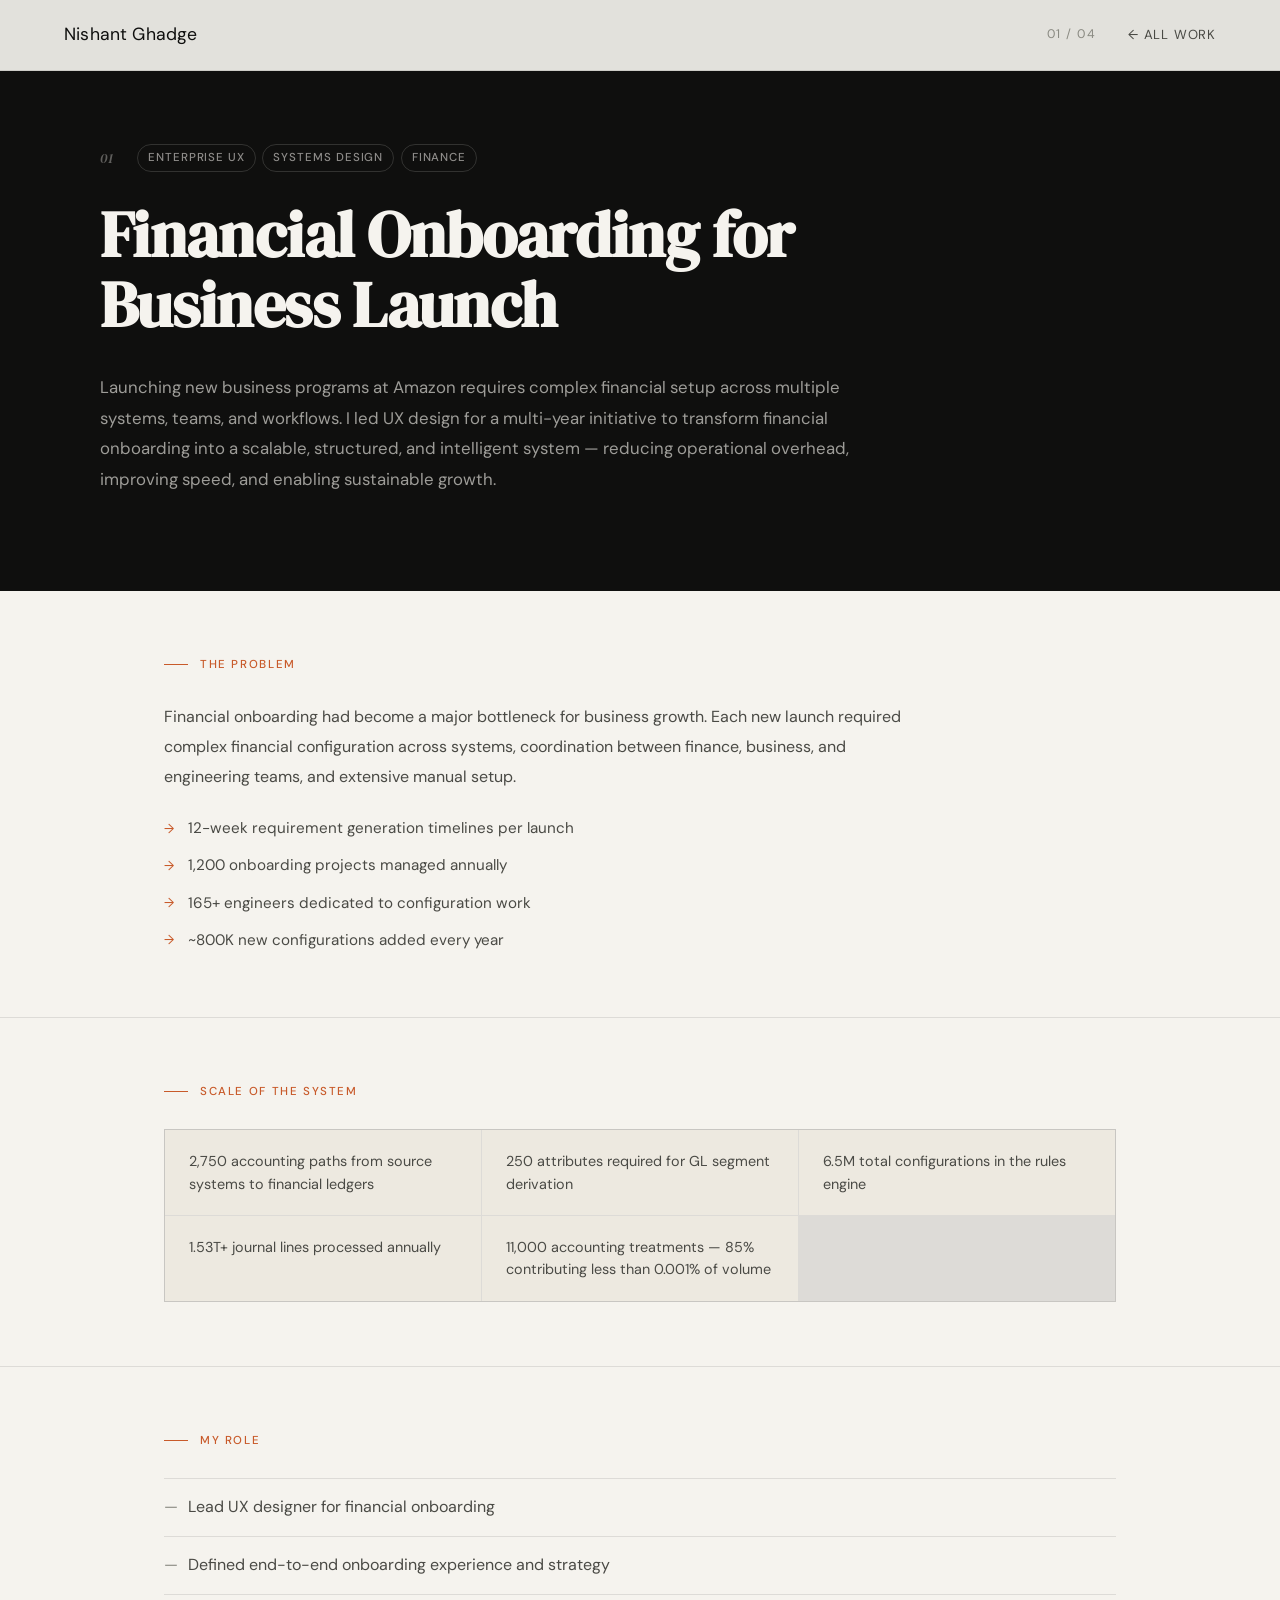
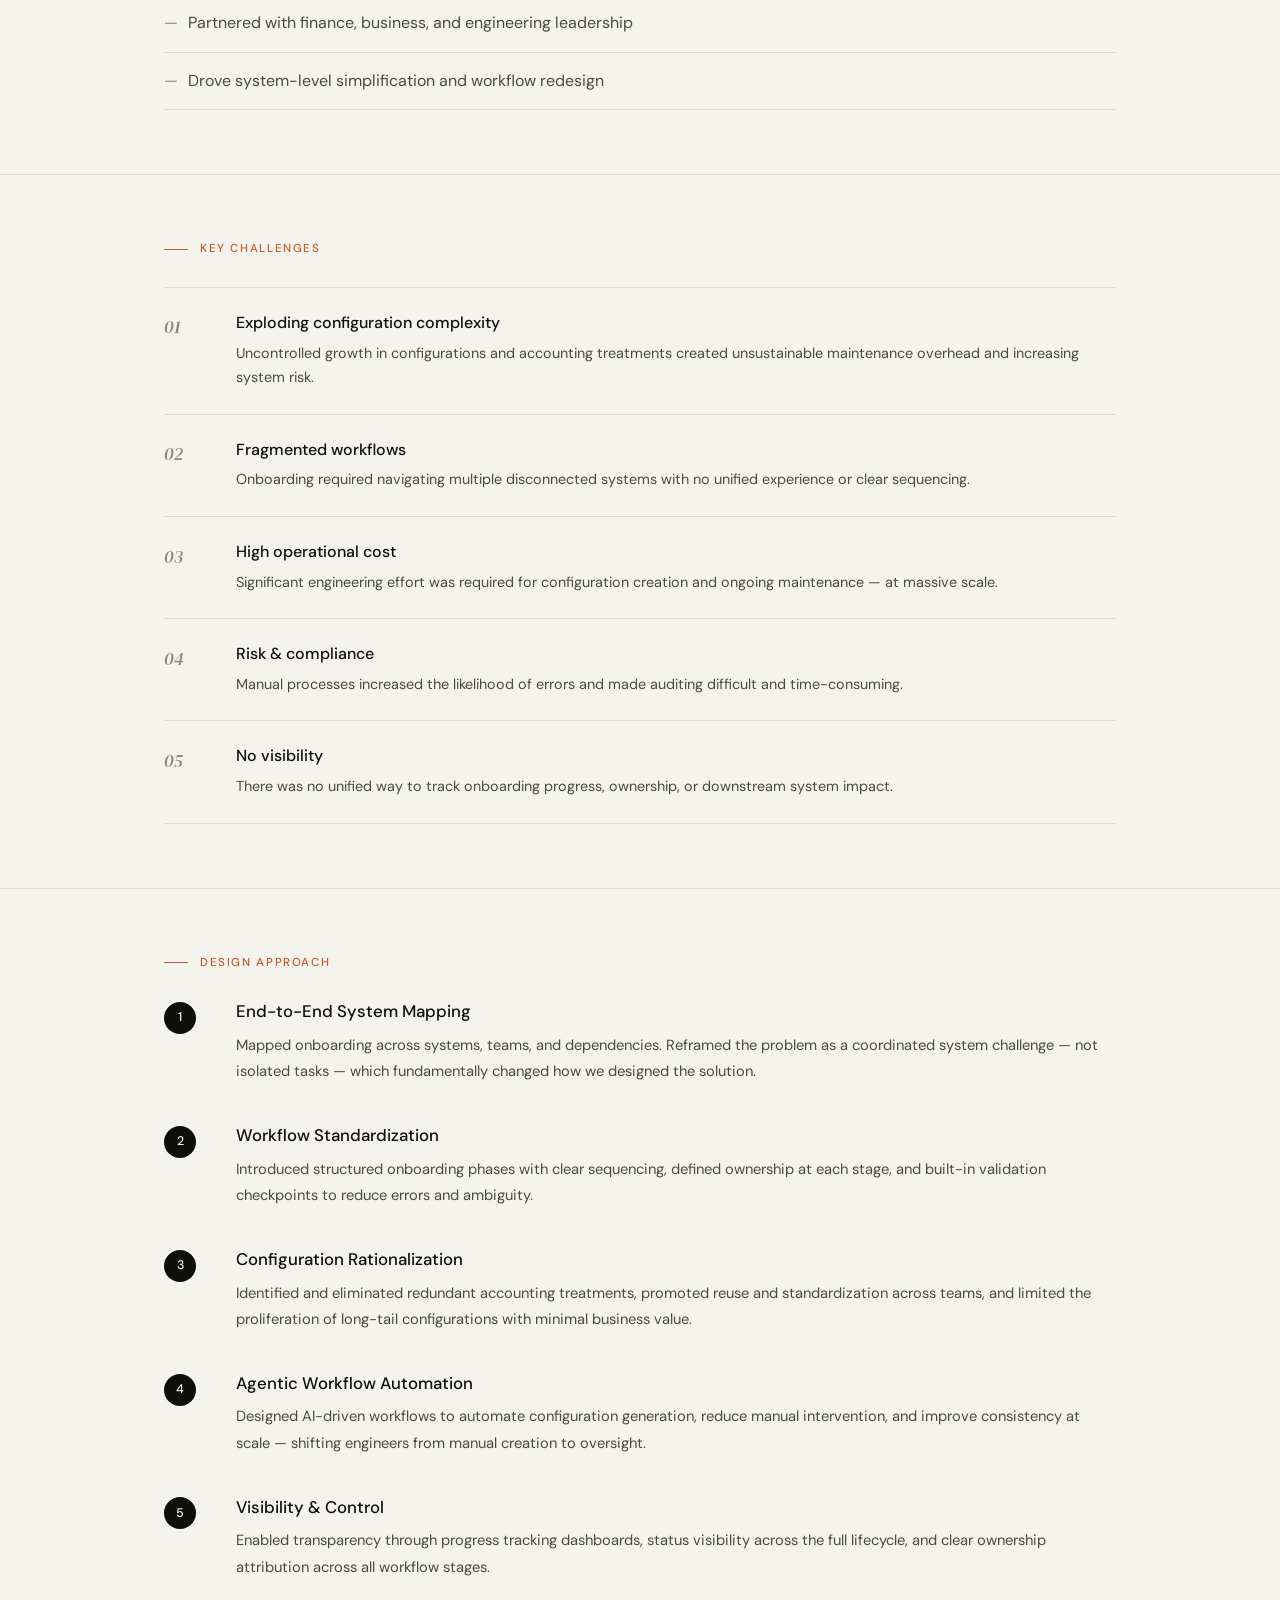
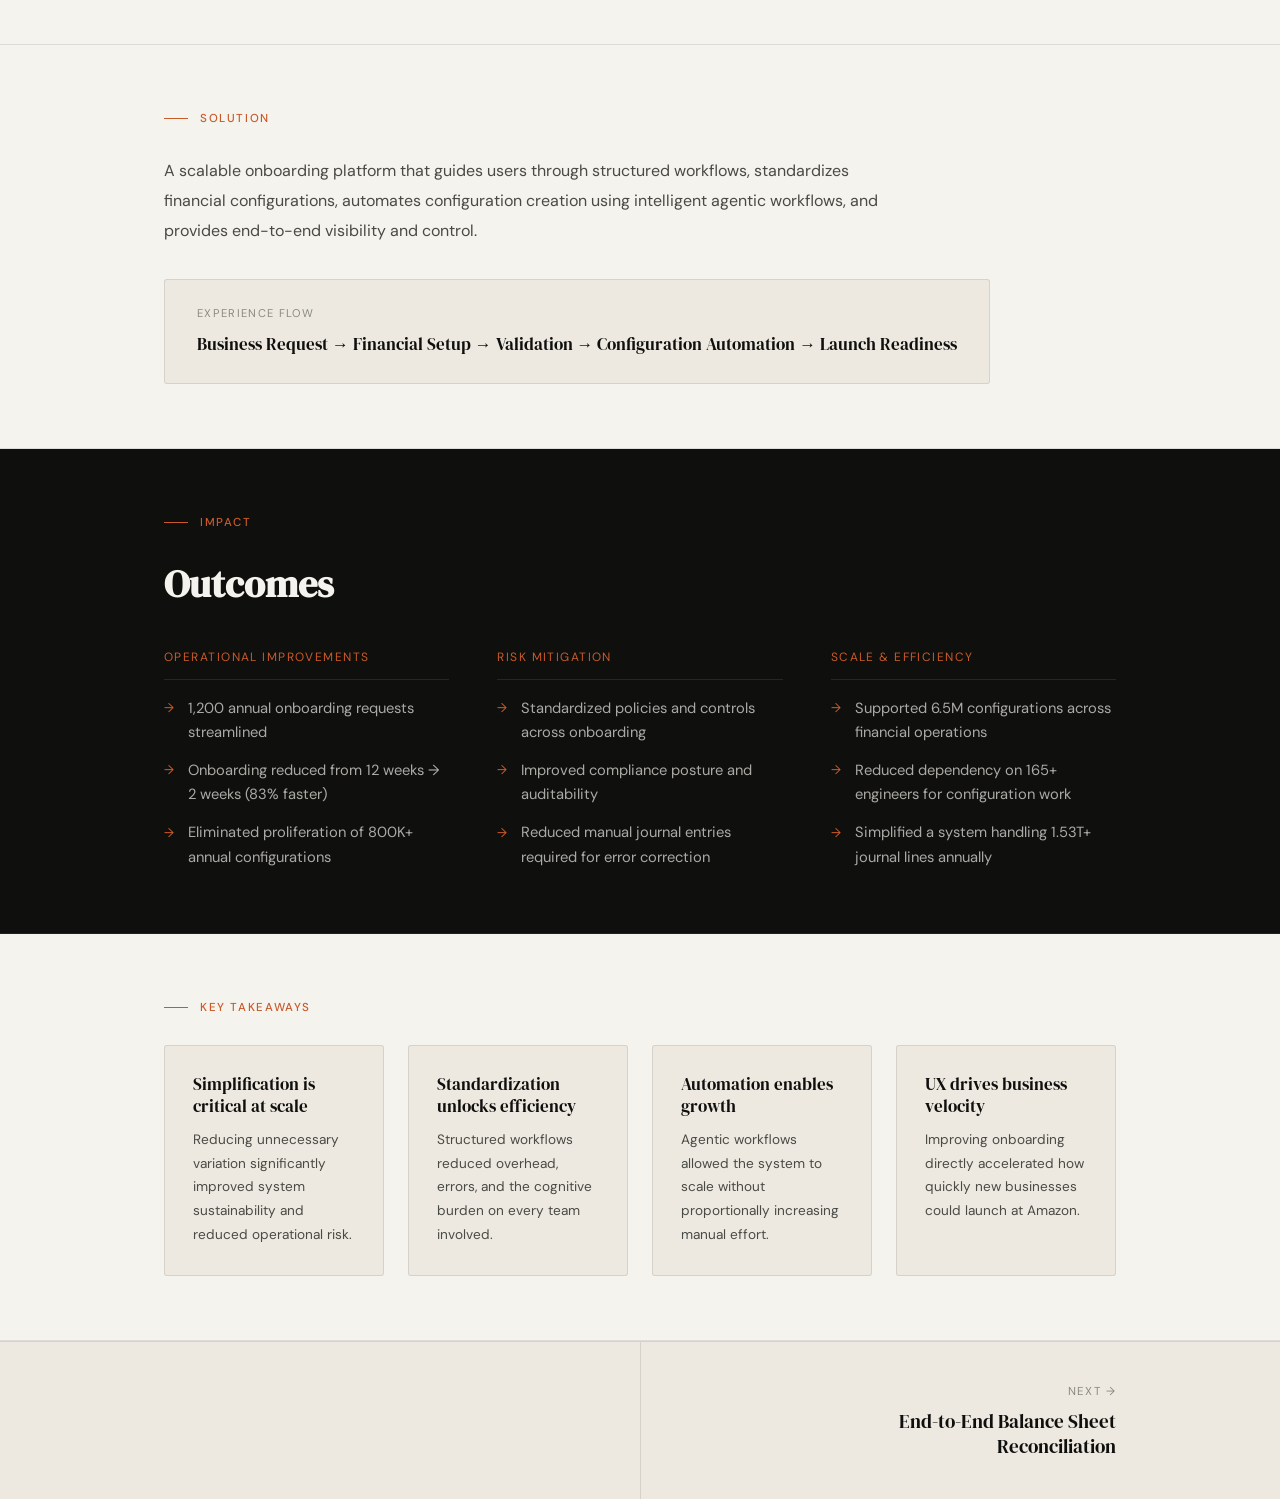
==== case-study.html @ e7a8f24a "Add 4 case study detail pages with full content, nav, and prev/next cycling" ====
<!DOCTYPE html>
<html lang="en">
<head>
<meta charset="UTF-8" />
<meta name="viewport" content="width=device-width, initial-scale=1.0" />
<meta name="author" content="Nishant Ghadge" />
<title>Case Study — Nishant Ghadge</title>
<link rel="preconnect" href="https://fonts.googleapis.com" />
<link rel="preconnect" href="https://fonts.gstatic.com" crossorigin />
<link href="https://fonts.googleapis.com/css2?family=DM+Serif+Display:ital@0;1&family=DM+Sans:ital,opsz,wght@0,9..40,300;0,9..40,400;0,9..40,500;1,9..40,300&display=swap" rel="stylesheet" />
<link rel="stylesheet" href="main.css" />
<link rel="stylesheet" href="case-study.css" />
</head>
<body class="cs-page">

<!-- NAV -->
<nav id="cs-nav">
  <a href="index.html" class="nav-logo">Nishant Ghadge</a>
  <div class="cs-nav-right">
    <span class="cs-nav-counter" id="cs-counter"></span>
    <a href="index.html#work" class="cs-nav-back">← All Work</a>
  </div>
</nav>

<!-- HERO -->
<header id="cs-hero">
  <div class="cs-hero-inner">
    <div class="cs-hero-meta">
      <span class="cs-num-label" id="cs-num-label"></span>
      <div class="cs-tags-row" id="cs-tags-row"></div>
    </div>
    <h1 class="cs-main-title" id="cs-main-title"></h1>
    <p class="cs-overview-text" id="cs-overview-text"></p>
  </div>
</header>

<!-- CONTENT -->
<main id="cs-content"></main>

<!-- PAGINATION -->
<nav class="cs-pagination" id="cs-pagination"></nav>

<script src="content.js"></script>
<script src="case-study.js"></script>
</body>
</html>
---- main.css ----
*, *::before, *::after { box-sizing: border-box; margin: 0; padding: 0; }

:root {
  --ink: #0f0f0e;
  --ink-mid: #4a4a45;
  --ink-soft: #8a8a82;
  --paper: #f5f3ee;
  --paper-warm: #ede9e0;
  --accent: #c85a2a;
  --border: rgba(15,15,14,0.1);
  --serif: 'DM Serif Display', Georgia, serif;
  --sans: 'DM Sans', system-ui, sans-serif;
  --max: 1080px;
  --pad: clamp(1.5rem, 5vw, 4rem);
}

html { scroll-behavior: smooth; }

body {
  font-family: var(--sans);
  background: var(--paper);
  color: var(--ink);
  font-size: 16px;
  line-height: 1.7;
  -webkit-font-smoothing: antialiased;
}

/* ── NAV ── */
#nav {
  position: fixed; top: 0; left: 0; right: 0; z-index: 100;
  display: flex; align-items: center; justify-content: space-between;
  padding: 1.25rem var(--pad);
  background: rgba(245,243,238,0.88);
  backdrop-filter: blur(12px);
  -webkit-backdrop-filter: blur(12px);
  border-bottom: 1px solid var(--border);
  transition: padding 0.3s;
}

#nav.scrolled { padding: 0.85rem var(--pad); }

.nav-logo {
  font-family: var(--sans); font-size: 1.1rem;
  color: var(--ink); text-decoration: none; letter-spacing: 0.01em;
}

.nav-links { display: flex; gap: 2rem; list-style: none; }

.nav-links a {
  font-size: 0.82rem; font-weight: 400;
  letter-spacing: 0.08em; text-transform: uppercase;
  color: var(--ink-mid); text-decoration: none;
  transition: color 0.2s;
}

.nav-links a:hover,
.nav-links a.active { color: var(--accent); }

.nav-mobile-toggle {
  display: none; flex-direction: column; gap: 5px;
  background: none; border: none; cursor: pointer; padding: 4px;
}

.nav-mobile-toggle span {
  display: block; width: 22px; height: 1.5px;
  background: var(--ink); transition: all 0.3s;
}

/* MOBILE MENU */
.mobile-menu {
  display: none; position: fixed; inset: 0; z-index: 90;
  background: var(--paper); padding: 6rem var(--pad) 2rem;
  flex-direction: column;
}

.mobile-menu.open { display: flex; }

.mobile-menu ul { list-style: none; display: flex; flex-direction: column; gap: 0; }

.mobile-link {
  display: block; padding: 1.25rem 0;
  font-family: var(--serif); font-size: 2rem;
  color: var(--ink); text-decoration: none;
  border-bottom: 1px solid var(--border);
  transition: color 0.2s;
}

.mobile-link:hover { color: var(--accent); }

/* ── HERO ── */
#hero {
  padding: 9rem var(--pad) 6rem;
  max-width: var(--max); margin: 0 auto;
  display: grid; grid-template-columns: 1fr 1fr;
  gap: 4rem; align-items: end; min-height: 92vh;
}

.hero-label {
  font-size: 0.78rem; font-weight: 500;
  letter-spacing: 0.12em; text-transform: uppercase;
  color: var(--accent); margin-bottom: 1.5rem;
  display: flex; align-items: center; gap: 0.75rem;
}

.hero-label::before {
  content: ''; display: block; width: 28px; height: 1px; background: var(--accent);
}

.hero-headline {
  font-family: var(--serif);
  font-size: clamp(2.4rem, 4.5vw, 4rem);
  line-height: 1.12; letter-spacing: -0.01em;
  color: var(--ink); margin-bottom: 2rem;
}

.hero-headline em { font-style: italic; color: var(--accent); }

.hero-sub {
  font-size: 1rem; color: var(--ink-mid);
  line-height: 1.75; max-width: 38ch; margin-bottom: 2.5rem;
}

.hero-cta {
  display: inline-flex; align-items: center; gap: 0.75rem;
  font-size: 0.85rem; font-weight: 500;
  letter-spacing: 0.06em; text-transform: uppercase;
  color: var(--ink); text-decoration: none;
  border-bottom: 1.5px solid var(--ink); padding-bottom: 2px;
  transition: color 0.2s, border-color 0.2s;
}

.hero-cta:hover { color: var(--accent); border-color: var(--accent); }

.hero-right { display: flex; flex-direction: column; gap: 1rem; padding-bottom: 1rem; }

.hero-intro {
  font-size: 0.95rem; color: var(--ink-mid); line-height: 1.8;
  border-left: 2px solid var(--paper-warm); padding-left: 1.5rem; margin-bottom: 1rem;
}

.hero-stats {
  display: grid; grid-template-columns: 1fr 1fr; gap: 1px;
  background: var(--border); border: 1px solid var(--border); border-radius: 2px;
}

.hero-stat { background: var(--paper); padding: 1.25rem 1.5rem; }

.hero-stat-num {
  font-family: var(--serif); font-size: 2rem;
  line-height: 1; color: var(--ink); margin-bottom: 0.25rem;
}

.hero-stat-label { font-size: 0.78rem; color: var(--ink-soft); letter-spacing: 0.04em; }

/* ── DIVIDER ── */
.section-divider { width: 100%; height: 1px; background: var(--border); }

/* ── SHARED ── */
.container { max-width: var(--max); margin: 0 auto; padding: 0 var(--pad); }

.section-header {
  display: flex; align-items: baseline;
  justify-content: space-between; margin-bottom: 3rem;
  padding: 0 var(--pad); max-width: var(--max);
  margin-left: auto; margin-right: auto;
}

.section-label {
  font-size: 0.78rem; font-weight: 500;
  letter-spacing: 0.12em; text-transform: uppercase;
  color: var(--accent); display: flex; align-items: center; gap: 0.75rem;
}

.section-label::before {
  content: ''; display: block; width: 28px; height: 1px; background: var(--accent);
}

.section-title {
  font-family: var(--serif);
  font-size: clamp(1.8rem, 3vw, 2.6rem);
  line-height: 1.2; color: var(--ink);
}

.section-count { font-size: 0.82rem; color: var(--ink-soft); letter-spacing: 0.06em; }

/* ── WORK ── */
#work { padding: 6rem 0; }

.case-studies {
  max-width: var(--max); margin: 0 auto; padding: 0 var(--pad);
  display: flex; flex-direction: column;
}

.case-study-row {
  display: grid; grid-template-columns: 80px 1fr 420px;
  gap: 2rem; align-items: stretch;
  padding: 2.5rem 0; border-top: 1px solid var(--border);
  cursor: pointer; transition: background 0.2s;
  text-decoration: none; color: inherit;
}

.case-study-row:last-child { border-bottom: 1px solid var(--border); }

.cs-num {
  font-family: var(--serif); font-size: 0.85rem;
  font-style: italic; color: var(--ink-soft); padding-top: 0.2rem;
}

.cs-body { display: flex; flex-direction: column; gap: 0.75rem; }

.cs-tags { display: flex; flex-wrap: wrap; gap: 0.4rem; }

.cs-tag {
  font-size: 0.72rem; font-weight: 500;
  letter-spacing: 0.08em; text-transform: uppercase;
  color: var(--ink-soft); border: 1px solid var(--border);
  padding: 3px 10px; border-radius: 20px;
}

.cs-title {
  font-family: var(--serif);
  font-size: clamp(1.3rem, 2.2vw, 1.75rem);
  line-height: 1.2; color: var(--ink); transition: color 0.2s;
}

.case-study-row:hover .cs-title { color: var(--accent); }

.cs-desc {
  font-size: 0.9rem; color: var(--ink-mid);
  line-height: 1.65; max-width: 44ch;
}

.cs-arrow {
  font-size: 1.25rem; color: var(--ink-soft);
  transition: transform 0.25s, color 0.2s;
}

.case-study-row:hover .cs-arrow { transform: translate(4px,-4px); color: var(--accent); }

.cs-image {
  width: 100%; aspect-ratio: 16/9;
  border-radius: 3px; overflow: hidden;
}

.cs-placeholder {
  width: 100%; height: 100%; min-height: 180px;
  background: var(--paper-warm);
  display: flex; align-items: center; justify-content: center;
  position: relative; overflow: hidden;
}

.cs-placeholder::before {
  content: ''; position: absolute; inset: 0;
  background-image:
    linear-gradient(var(--border) 1px, transparent 1px),
    linear-gradient(90deg, var(--border) 1px, transparent 1px);
  background-size: 32px 32px; opacity: 0.7;
}

.cs-placeholder img {
  width: 100%; height: 100%; object-fit: cover;
  position: absolute; inset: 0;
}

.cs-placeholder-label {
  font-size: 0.75rem; letter-spacing: 0.1em; text-transform: uppercase;
  color: var(--ink-soft); position: relative; z-index: 1;
  background: var(--paper-warm); padding: 6px 14px;
  border: 1px solid var(--border); border-radius: 20px;
}

/* ── ABOUT ── */
#about { padding: 6rem 0; background: var(--ink); color: var(--paper); }

.about-label::before { background: var(--accent); }

.about-grid {
  max-width: var(--max); margin: 0 auto; padding: 0 var(--pad);
  display: grid; grid-template-columns: 1fr 1fr; gap: 5rem; align-items: start;
}

.about-left .section-label { color: var(--accent); margin-bottom: 1.5rem; }
.about-left .section-label::before { background: var(--accent); }

.about-headline {
  font-family: var(--serif);
  font-size: clamp(1.8rem, 3vw, 2.8rem);
  line-height: 1.2; color: var(--paper); margin-bottom: 2rem;
}

.about-headline em { font-style: italic; color: var(--accent); }

.about-body {
  font-size: 0.95rem; color: rgba(245,243,238,0.7);
  line-height: 1.85; display: flex; flex-direction: column; gap: 1rem;
}

.about-right { padding-top: 4rem; }

.role-item {
  display: grid; grid-template-columns: 1fr auto;
  gap: 1rem; padding: 1.25rem 0;
  border-bottom: 1px solid rgba(245,243,238,0.1);
}

.role-item:first-child { border-top: 1px solid rgba(245,243,238,0.1); }

.role-company {
  font-size: 0.78rem; letter-spacing: 0.1em;
  text-transform: uppercase; color: var(--accent); margin-bottom: 0.25rem;
}

.role-title { font-size: 1rem; font-weight: 400; color: var(--paper); line-height: 1.4; }

.role-duration {
  font-size: 0.8rem; color: rgba(245,243,238,0.4);
  white-space: nowrap; padding-top: 0.25rem;
}

.about-edu {
  margin-top: 2.5rem; padding: 1.5rem;
  border: 1px solid rgba(245,243,238,0.1); border-radius: 3px;
}

.edu-label {
  font-size: 0.72rem; letter-spacing: 0.1em;
  text-transform: uppercase; color: rgba(245,243,238,0.4); margin-bottom: 1rem;
}

.edu-item { margin-bottom: 0.75rem; }
.edu-degree { font-size: 0.9rem; color: var(--paper); line-height: 1.4; }
.edu-school { font-size: 0.82rem; color: rgba(245,243,238,0.5); }

/* ── PRINCIPLES ── */
#principles { padding: 6rem 0; }

.principles-grid {
  max-width: var(--max); margin: 2.5rem auto 0; padding: 0 var(--pad);
  display: grid; grid-template-columns: repeat(4,1fr);
  gap: 1px; background: var(--border);
  border: 1px solid var(--border);
}

.principle-card {
  background: var(--paper); padding: 2rem 1.75rem;
  display: flex; flex-direction: column; gap: 0.75rem;
}

.principle-num {
  font-family: var(--serif); font-size: 1.5rem;
  font-style: italic; color: var(--paper-warm);
}

.principle-title { font-family: var(--serif); font-size: 1.15rem; line-height: 1.3; }
.principle-desc { font-size: 0.85rem; color: var(--ink-soft); line-height: 1.7; }

/* ── CONTACT ── */
#contact { padding: 6rem 0 5rem; background: var(--paper-warm); border-top: 1px solid var(--border); }

.contact-inner {
  max-width: var(--max); margin: 0 auto; padding: 0 var(--pad);
  display: grid; grid-template-columns: 1fr 1fr; gap: 5rem; align-items: center;
}

.contact-label { color: var(--accent); margin-bottom: 1.5rem; }
.contact-label::before { background: var(--accent); }

.contact-headline {
  font-family: var(--serif);
  font-size: clamp(2rem, 3.5vw, 3.2rem);
  line-height: 1.15; color: var(--ink); margin: 1.5rem 0;
}

.contact-sub { font-size: 0.95rem; color: var(--ink-mid); line-height: 1.75; }

.contact-links { display: flex; flex-direction: column; gap: 0; }

.contact-link-item {
  display: flex; flex-direction: column; gap: 0.25rem;
  padding: 1.25rem 0; border-bottom: 1px solid var(--border);
}

.contact-link-item:last-child { border-bottom: none; }

.contact-link-label {
  font-size: 0.72rem; letter-spacing: 0.12em;
  text-transform: uppercase; color: var(--ink-soft);
}

.contact-link-val {
  font-size: 1.05rem; color: var(--ink);
  text-decoration: none; transition: color 0.2s;
}

.contact-link-val:hover { color: var(--accent); }

/* ── FOOTER ── */
footer {
  background: var(--ink); padding: 1.5rem var(--pad);
  display: flex; align-items: center; justify-content: space-between;
}

.footer-name { font-family: var(--serif); font-size: 0.9rem; color: rgba(245,243,238,0.5); }
.footer-note { font-size: 0.78rem; color: rgba(245,243,238,0.3); letter-spacing: 0.04em; }

/* ── ANIMATIONS ── */
.reveal { opacity: 0; transform: translateY(24px); transition: opacity 0.7s ease, transform 0.7s ease; }
.reveal.visible { opacity: 1; transform: none; }

/* ── RESPONSIVE ── */
@media (max-width: 860px) {
  #hero { grid-template-columns: 1fr; gap: 3rem; min-height: auto; padding: 7rem var(--pad) 4rem; }
  .case-study-row { grid-template-columns: 48px 1fr; gap: 1.25rem; }
  .cs-image { display: none; }
  .about-grid, .contact-inner { grid-template-columns: 1fr; gap: 3rem; }
  .principles-grid { grid-template-columns: 1fr 1fr; }
  .about-right { padding-top: 0; }
}

@media (max-width: 640px) {
  .nav-links { display: none; }
  .nav-mobile-toggle { display: flex; }
  .principles-grid { grid-template-columns: 1fr; }
  .hero-stats { grid-template-columns: 1fr 1fr; }
}
---- case-study.css ----
/* ── CASE STUDY PAGE ── */

.cs-page { background: var(--paper); }

/* NAV */
#cs-nav {
  position: fixed; top: 0; left: 0; right: 0; z-index: 100;
  display: flex; align-items: center; justify-content: space-between;
  padding: 1.25rem var(--pad);
  background: rgba(245,243,238,0.92);
  backdrop-filter: blur(12px);
  -webkit-backdrop-filter: blur(12px);
  border-bottom: 1px solid var(--border);
}

.cs-nav-right {
  display: flex; align-items: center; gap: 2rem;
}

.cs-nav-counter {
  font-size: 0.78rem; color: var(--ink-soft);
  letter-spacing: 0.12em; font-variant-numeric: tabular-nums;
}

.cs-nav-back {
  font-size: 0.82rem; font-weight: 400;
  letter-spacing: 0.06em; text-transform: uppercase;
  color: var(--ink-mid); text-decoration: none;
  transition: color 0.2s;
}

.cs-nav-back:hover { color: var(--accent); }

/* HERO */
#cs-hero {
  background: var(--ink); color: var(--paper);
  padding: 9rem var(--pad) 6rem;
  min-height: 62vh; display: flex; align-items: flex-end;
}

.cs-hero-inner {
  max-width: var(--max); margin: 0 auto; width: 100%;
}

.cs-hero-meta {
  display: flex; align-items: center; gap: 1.5rem; margin-bottom: 1.75rem;
  flex-wrap: wrap;
}

.cs-num-label {
  font-family: var(--serif); font-style: italic;
  font-size: 0.9rem; color: rgba(245,243,238,0.35);
}

.cs-tags-row { display: flex; flex-wrap: wrap; gap: 0.4rem; }

.cs-tags-row .cs-tag {
  color: rgba(245,243,238,0.55);
  border-color: rgba(245,243,238,0.15);
}

.cs-main-title {
  font-family: var(--serif);
  font-size: clamp(2.2rem, 5vw, 4.2rem);
  line-height: 1.1; letter-spacing: -0.01em;
  color: var(--paper); margin-bottom: 2rem;
  max-width: 22ch;
}

.cs-overview-text {
  font-size: 1.05rem; color: rgba(245,243,238,0.62);
  line-height: 1.82; max-width: 66ch;
}

/* SECTIONS */
.cs-section { border-bottom: 1px solid var(--border); }

.cs-section-inner {
  max-width: var(--max); margin: 0 auto;
  padding: 4rem var(--pad);
}

.cs-section-label {
  font-size: 0.72rem; font-weight: 500;
  letter-spacing: 0.14em; text-transform: uppercase;
  color: var(--accent); margin-bottom: 1.75rem;
  display: flex; align-items: center; gap: 0.75rem;
}

.cs-section-label::before {
  content: ''; display: block; width: 24px; height: 1px; background: var(--accent);
}

.cs-section-title {
  font-family: var(--serif);
  font-size: clamp(1.6rem, 3vw, 2.4rem);
  color: var(--ink); margin-bottom: 2.5rem; line-height: 1.2;
}

.cs-body-text {
  font-size: 1rem; color: var(--ink-mid);
  line-height: 1.88; max-width: 68ch;
}

/* BULLETS */
.cs-bullets {
  list-style: none; margin-top: 1.5rem;
  display: flex; flex-direction: column; gap: 0.75rem;
}

.cs-bullets li {
  font-size: 0.95rem; color: var(--ink-mid);
  padding-left: 1.5rem; position: relative; line-height: 1.65;
}

.cs-bullets li::before {
  content: '→'; position: absolute; left: 0;
  color: var(--accent); font-size: 0.82rem; top: 0.1em;
}

/* SCALE GRID */
.cs-scale-grid {
  display: grid; grid-template-columns: repeat(auto-fit, minmax(260px, 1fr));
  gap: 1px; background: var(--border);
  border: 1px solid var(--border); margin-top: 1.5rem;
}

.cs-scale-item {
  background: var(--paper-warm); padding: 1.25rem 1.5rem;
  font-size: 0.9rem; color: var(--ink-mid); line-height: 1.55;
}

/* ROLE */
.cs-role-list {
  list-style: none;
  display: flex; flex-direction: column; gap: 0;
}

.cs-role-list li {
  font-size: 1rem; color: var(--ink-mid);
  padding: 1rem 0 1rem 1.5rem;
  border-bottom: 1px solid var(--border);
  position: relative; line-height: 1.55;
}

.cs-role-list li:first-child { border-top: 1px solid var(--border); }

.cs-role-list li::before {
  content: '—'; position: absolute; left: 0; color: var(--ink-soft);
}

/* CHALLENGES */
.cs-challenges {
  display: flex; flex-direction: column; gap: 0;
  margin-top: 0.5rem;
}

.cs-challenge {
  display: grid; grid-template-columns: 3rem 1fr;
  gap: 1.5rem; padding: 1.5rem 0;
  border-bottom: 1px solid var(--border);
  align-items: start;
}

.cs-challenge:first-child { border-top: 1px solid var(--border); }

.cs-challenge-num {
  font-family: var(--serif); font-style: italic;
  font-size: 1.1rem; color: var(--ink-soft); padding-top: 0.1rem;
}

.cs-challenge-title {
  font-size: 1rem; font-weight: 500; color: var(--ink);
  margin-bottom: 0.4rem; line-height: 1.4;
}

.cs-challenge-desc {
  font-size: 0.9rem; color: var(--ink-mid); line-height: 1.7;
}

/* APPROACH */
.cs-approach {
  display: flex; flex-direction: column; gap: 2.5rem; margin-top: 0.5rem;
}

.cs-approach-step {
  display: grid; grid-template-columns: 3rem 1fr;
  gap: 1.5rem; align-items: start;
}

.cs-approach-num {
  width: 2rem; height: 2rem;
  background: var(--ink); color: var(--paper);
  display: flex; align-items: center; justify-content: center;
  font-size: 0.78rem; font-weight: 500;
  border-radius: 50%; flex-shrink: 0; margin-top: 0.1rem;
}

.cs-approach-title {
  font-size: 1.05rem; font-weight: 500; color: var(--ink);
  margin-bottom: 0.5rem; line-height: 1.4;
}

.cs-approach-body {
  font-size: 0.92rem; color: var(--ink-mid); line-height: 1.78;
}

/* FLOW */
.cs-flow {
  margin-top: 2rem; padding: 1.5rem 2rem;
  border: 1px solid var(--border); border-radius: 3px;
  background: var(--paper-warm); display: inline-block;
  max-width: 100%;
}

.cs-flow-label {
  font-size: 0.7rem; letter-spacing: 0.12em; text-transform: uppercase;
  color: var(--ink-soft); margin-bottom: 0.6rem;
}

.cs-flow-steps {
  font-family: var(--serif); font-size: 1.05rem;
  color: var(--ink); line-height: 1.6;
}

/* IMPACT */
.cs-impact-section {
  background: var(--ink); color: var(--paper);
  border-color: rgba(245,243,238,0.08);
}

.cs-impact-section .cs-section-label { color: var(--accent); }
.cs-impact-section .cs-section-label::before { background: var(--accent); }
.cs-impact-section .cs-section-title { color: var(--paper); }

.cs-impact-grid {
  display: grid; grid-template-columns: repeat(auto-fit, minmax(240px, 1fr));
  gap: 3rem;
}

.cs-impact-group-title {
  font-size: 0.75rem; letter-spacing: 0.12em; text-transform: uppercase;
  color: var(--accent); margin-bottom: 1rem; padding-bottom: 0.75rem;
  border-bottom: 1px solid rgba(245,243,238,0.1);
}

.cs-impact-list {
  list-style: none; display: flex; flex-direction: column; gap: 0.85rem;
}

.cs-impact-list li {
  font-size: 0.92rem; color: rgba(245,243,238,0.68);
  padding-left: 1.5rem; position: relative; line-height: 1.65;
}

.cs-impact-list li::before {
  content: '→'; position: absolute; left: 0;
  color: var(--accent); font-size: 0.8rem; top: 0.1em;
}

/* TAKEAWAYS */
.cs-takeaways {
  display: grid; grid-template-columns: repeat(auto-fit, minmax(220px, 1fr));
  gap: 1.5rem; margin-top: 0.5rem;
}

.cs-takeaway {
  padding: 1.75rem; background: var(--paper-warm);
  border: 1px solid var(--border); border-radius: 3px;
}

.cs-takeaway-title {
  font-family: var(--serif); font-size: 1.05rem;
  color: var(--ink); margin-bottom: 0.6rem; line-height: 1.3;
}

.cs-takeaway-desc {
  font-size: 0.85rem; color: var(--ink-mid); line-height: 1.75;
}

/* PAGINATION */
.cs-pagination {
  background: var(--paper-warm);
  border-top: 1px solid var(--border);
}

.cs-pagination-inner {
  max-width: var(--max); margin: 0 auto;
  display: grid; grid-template-columns: 1fr 1fr;
  gap: 1px; background: var(--border);
}

.cs-pag-link {
  background: var(--paper-warm);
  padding: 2.5rem var(--pad);
  text-decoration: none;
  display: flex; flex-direction: column; gap: 0.5rem;
  transition: background 0.2s;
}

.cs-pag-link:hover { background: var(--paper); }
.cs-pag-empty { pointer-events: none; }
.cs-pag-next { text-align: right; align-items: flex-end; }

.cs-pag-dir {
  font-size: 0.72rem; letter-spacing: 0.12em; text-transform: uppercase;
  color: var(--ink-soft);
}

.cs-pag-title {
  font-family: var(--serif); font-size: 1.2rem;
  color: var(--ink); line-height: 1.3; max-width: 28ch;
}

.cs-pag-link:hover .cs-pag-title { color: var(--accent); }

/* REVEAL */
.cs-reveal {
  opacity: 0; transform: translateY(20px);
  transition: opacity 0.65s ease, transform 0.65s ease;
}

.cs-reveal.visible { opacity: 1; transform: none; }

/* RESPONSIVE */
@media (max-width: 860px) {
  #cs-hero { padding: 8rem var(--pad) 4rem; min-height: auto; }
  .cs-impact-grid { gap: 2rem; }
}

@media (max-width: 640px) {
  #cs-hero { padding: 7rem var(--pad) 3.5rem; }
  .cs-challenge, .cs-approach-step { grid-template-columns: 2.5rem 1fr; gap: 1rem; }
  .cs-pagination-inner { grid-template-columns: 1fr; }
  .cs-pag-next { text-align: left; align-items: flex-start; }
  .cs-nav-counter { display: none; }
}
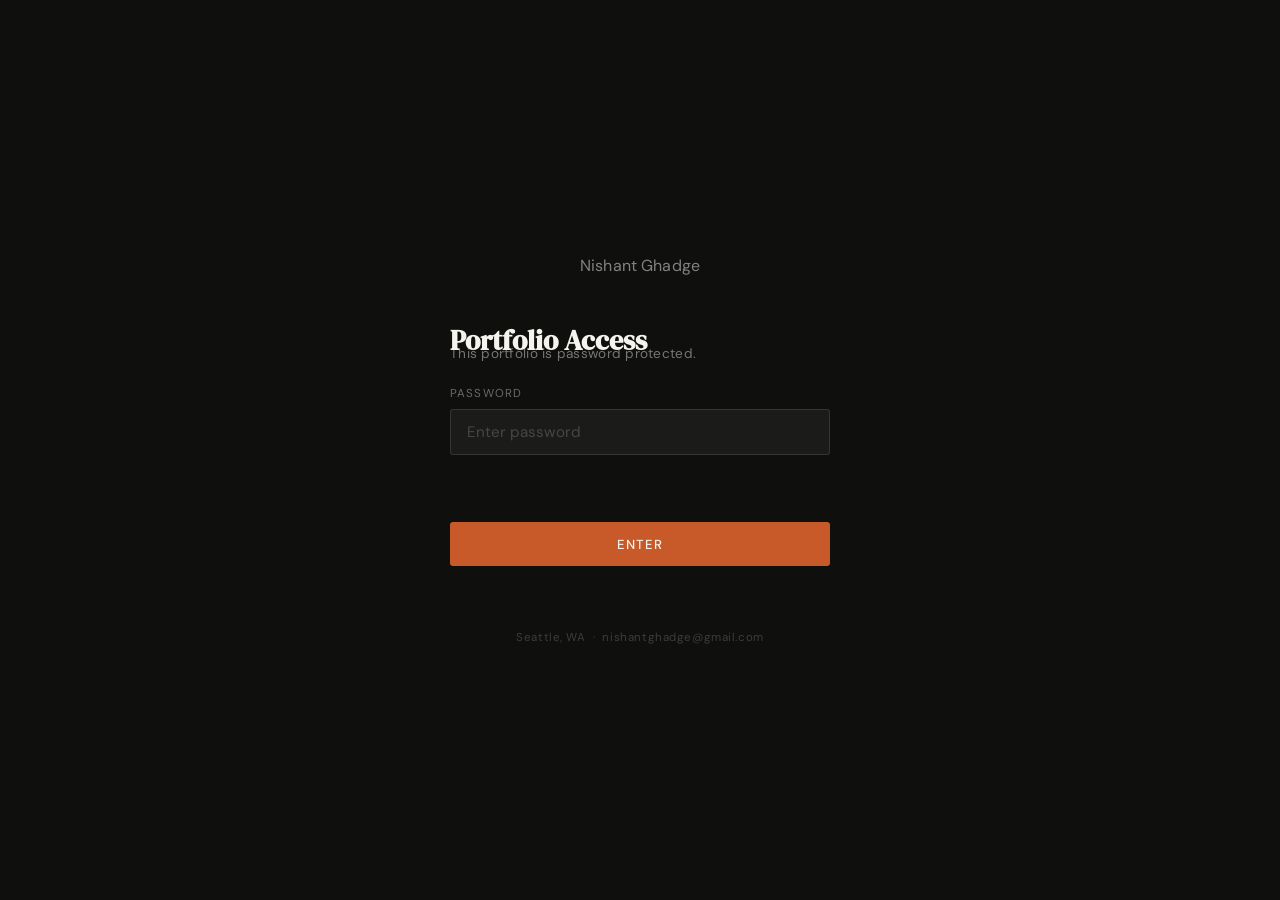
==== commit 65d02425: "Add password gate with SHA-256 hashed auth" ====
--- a/case-study.html
+++ b/case-study.html
@@ -10,6 +10,7 @@
 <link href="https://fonts.googleapis.com/css2?family=DM+Serif+Display:ital@0;1&family=DM+Sans:ital,opsz,wght@0,9..40,300;0,9..40,400;0,9..40,500;1,9..40,300&display=swap" rel="stylesheet" />
 <link rel="stylesheet" href="main.css" />
 <link rel="stylesheet" href="case-study.css" />
+<script src="auth-guard.js"></script>
 </head>
 <body class="cs-page">
 
--- a/main.css
+++ b/main.css
@@ -297,6 +297,27 @@
 
 .about-right { padding-top: 4rem; }
 
+.about-photo-wrap {
+  margin-bottom: 2.5rem;
+  width: 192px;
+  height: 192px;
+  border-radius: 50%;
+  overflow: hidden;
+  border: 2px solid var(--accent);
+  background: #2a2826;
+  flex-shrink: 0;
+}
+
+.about-photo {
+  width: 100%;
+  height: 100%;
+  object-fit: cover;
+  object-position: 50% 12%;
+  display: block;
+  scale: 1.55;
+  transform-origin: 50% 12%;
+}
+
 .role-item {
   display: grid; grid-template-columns: 1fr auto;
   gap: 1rem; padding: 1.25rem 0;
--- a/case-study.css
+++ b/case-study.css
@@ -52,7 +52,25 @@
   font-size: 0.9rem; color: rgba(245,243,238,0.35);
 }
 
-.cs-tags-row { display: flex; flex-wrap: wrap; gap: 0.4rem; }
+.cs-tags-row { display: flex; flex-wrap: wrap; gap: 0.4rem; align-items: center; }
+
+.cs-live-link {
+  display: inline-flex; align-items: center;
+  font-size: 0.8rem; font-weight: 500;
+  letter-spacing: 0.06em;
+  color: var(--accent);
+  text-decoration: none;
+  border: 1px solid var(--accent);
+  border-radius: 2px;
+  padding: 0.2rem 0.65rem;
+  margin-left: 0.4rem;
+  transition: background 0.2s, color 0.2s;
+}
+
+.cs-live-link:hover {
+  background: var(--accent);
+  color: var(--paper);
+}
 
 .cs-tags-row .cs-tag {
   color: rgba(245,243,238,0.55);
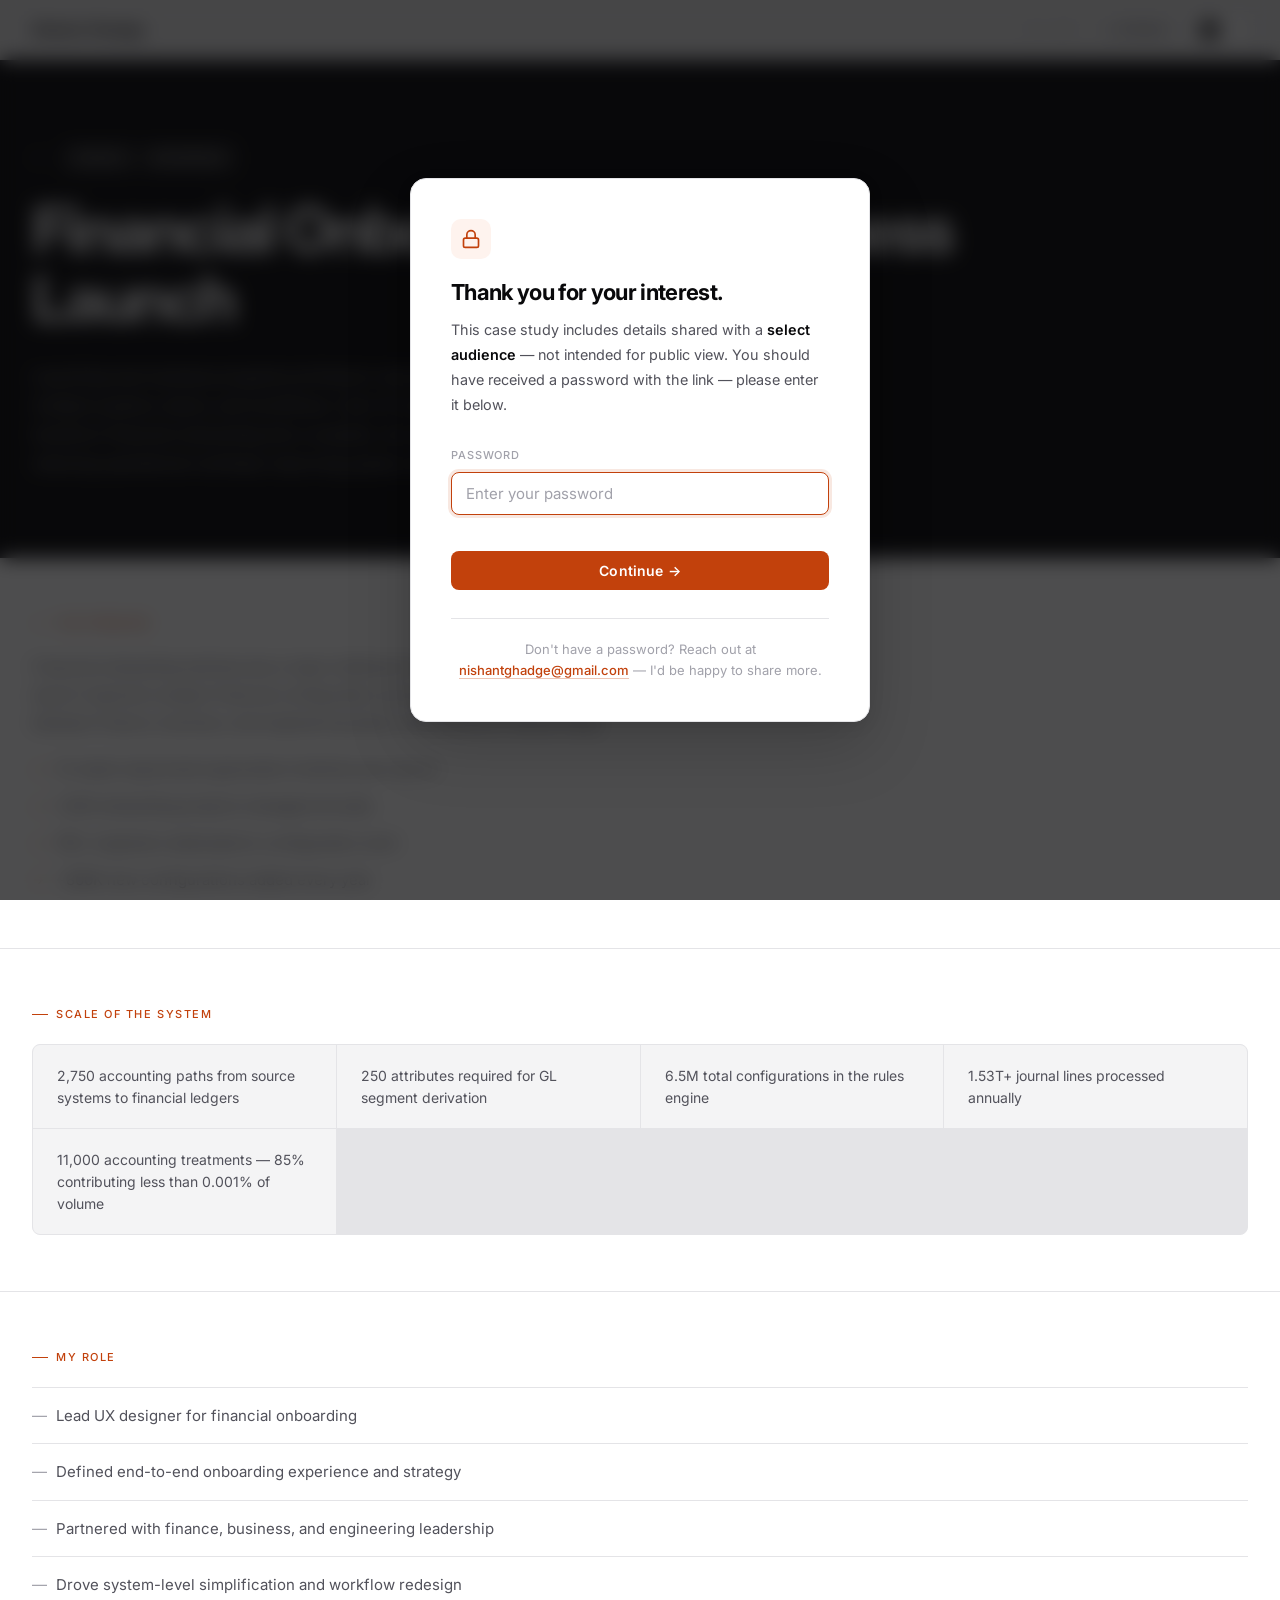
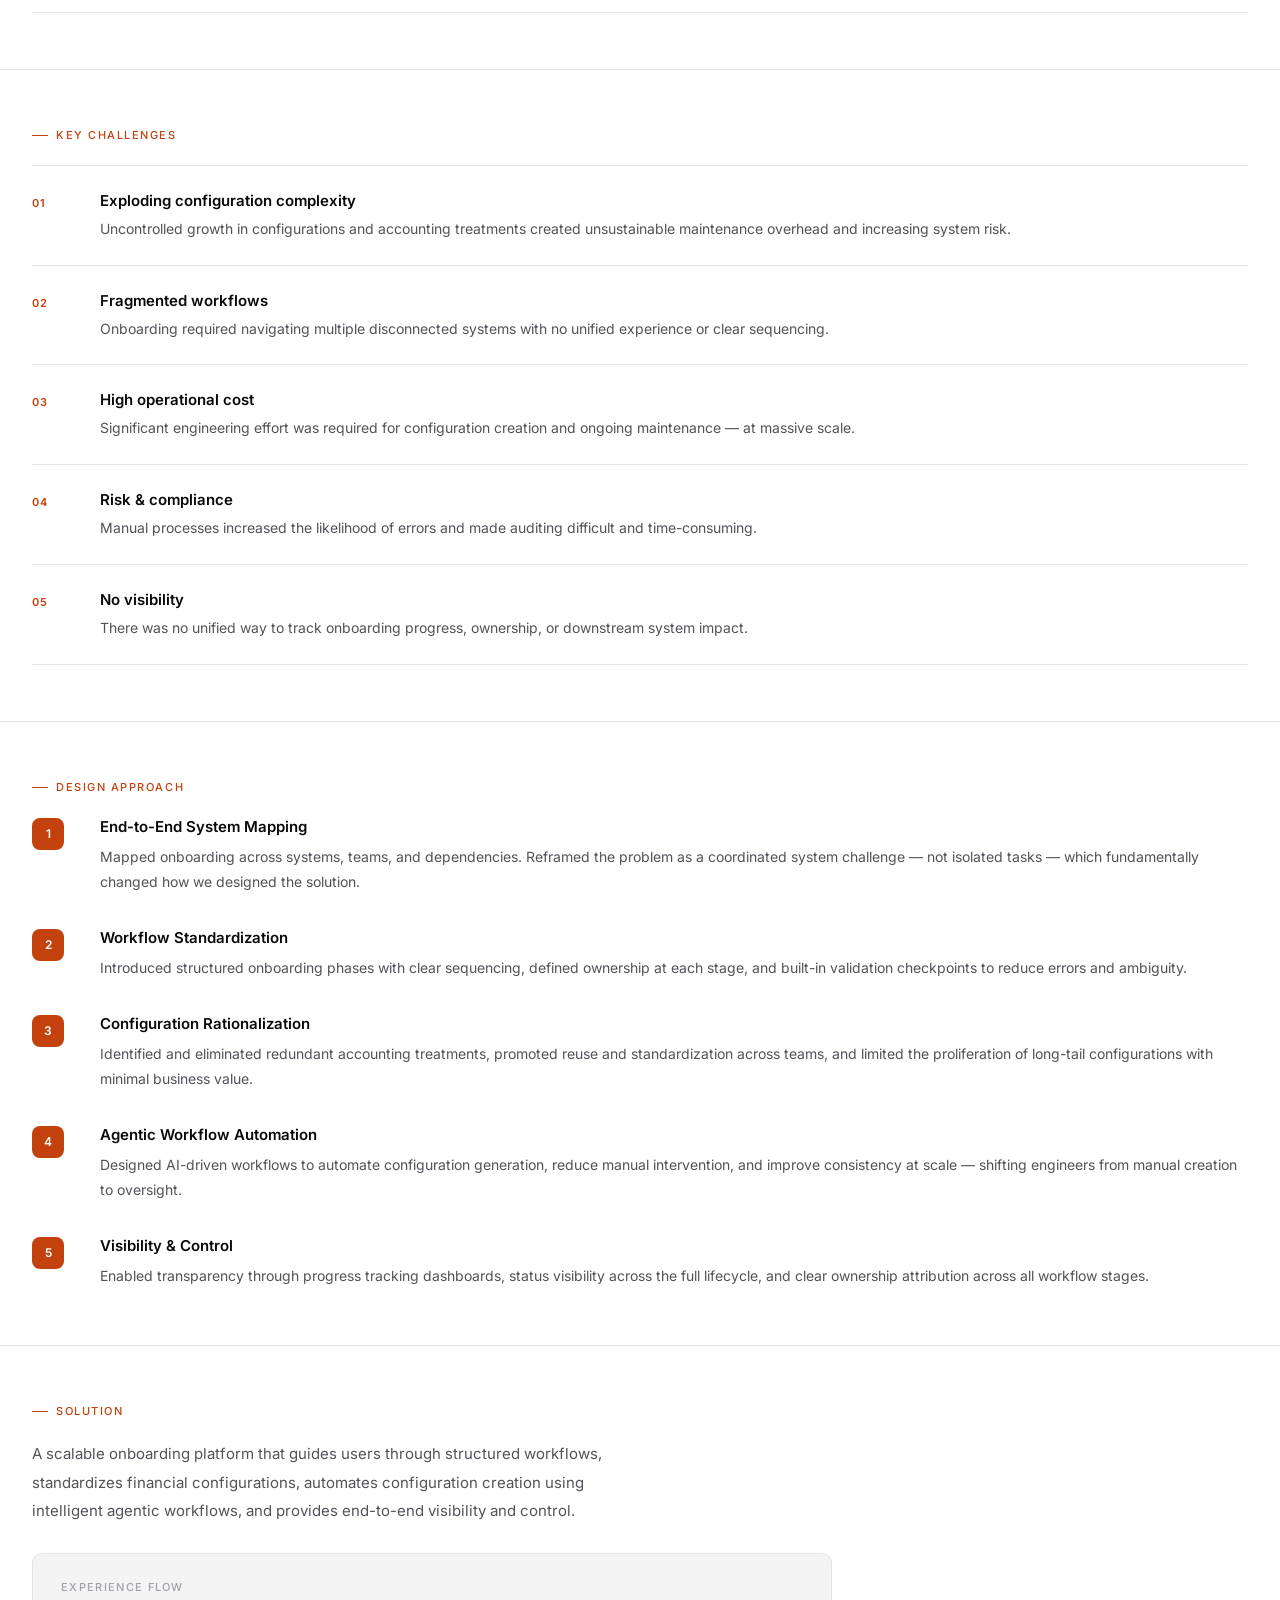
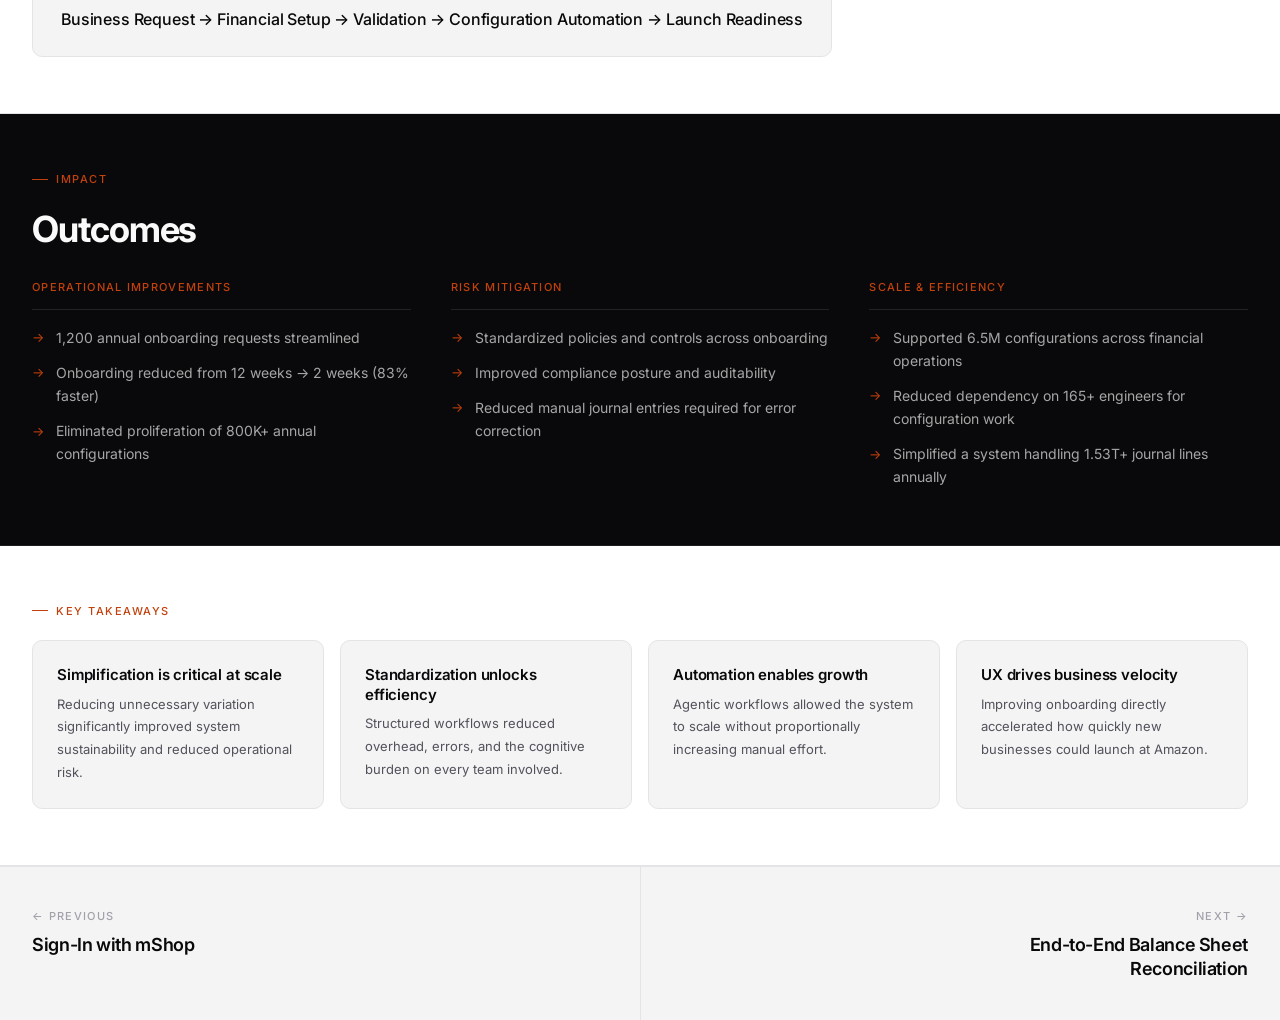
==== commit abbf16df: "Portfolio update: filters, layout fixes, password modal, case study improvements - Move case study f" ====
--- a/case-study.html
+++ b/case-study.html
@@ -1,5 +1,5 @@
 <!DOCTYPE html>
-<html lang="en">
+<html lang="en" data-theme="light">
 <head>
 <meta charset="UTF-8" />
 <meta name="viewport" content="width=device-width, initial-scale=1.0" />
@@ -7,19 +7,36 @@
 <title>Case Study — Nishant Ghadge</title>
 <link rel="preconnect" href="https://fonts.googleapis.com" />
 <link rel="preconnect" href="https://fonts.gstatic.com" crossorigin />
-<link href="https://fonts.googleapis.com/css2?family=DM+Serif+Display:ital@0;1&family=DM+Sans:ital,opsz,wght@0,9..40,300;0,9..40,400;0,9..40,500;1,9..40,300&display=swap" rel="stylesheet" />
-<link rel="stylesheet" href="main.css" />
+<link href="https://fonts.googleapis.com/css2?family=Inter:wght@300;400;500;600;700&display=swap" rel="stylesheet" />
 <link rel="stylesheet" href="case-study.css" />
+<script src="https://identity.netlify.com/v1/netlify-identity-widget.js"></script>
 <script src="auth-guard.js"></script>
 </head>
 <body class="cs-page">
 
 <!-- NAV -->
 <nav id="cs-nav">
-  <a href="index.html" class="nav-logo">Nishant Ghadge</a>
-  <div class="cs-nav-right">
-    <span class="cs-nav-counter" id="cs-counter"></span>
-    <a href="index.html#work" class="cs-nav-back">← All Work</a>
+  <div class="cs-nav-inner">
+    <div class="cs-nav-left">
+      <a href="index.html" class="cs-nav-logo">Nishant Ghadge</a>
+    </div>
+    <div class="cs-nav-right">
+      <span class="cs-nav-counter" id="cs-counter"></span>
+      <a href="index.html#work" class="cs-nav-back">← All Work</a>
+      <button class="theme-toggle" id="themeToggle" aria-label="Toggle dark mode">
+        <div class="toggle-thumb">
+          <svg class="toggle-icon icon-sun" viewBox="0 0 24 24" fill="none" stroke="currentColor" stroke-width="2.5" stroke-linecap="round" stroke-linejoin="round">
+            <circle cx="12" cy="12" r="5"/><line x1="12" y1="1" x2="12" y2="3"/><line x1="12" y1="21" x2="12" y2="23"/>
+            <line x1="4.22" y1="4.22" x2="5.64" y2="5.64"/><line x1="18.36" y1="18.36" x2="19.78" y2="19.78"/>
+            <line x1="1" y1="12" x2="3" y2="12"/><line x1="21" y1="12" x2="23" y2="12"/>
+            <line x1="4.22" y1="19.78" x2="5.64" y2="18.36"/><line x1="18.36" y1="5.64" x2="19.78" y2="4.22"/>
+          </svg>
+          <svg class="toggle-icon icon-moon" viewBox="0 0 24 24" fill="none" stroke="currentColor" stroke-width="2.5" stroke-linecap="round" stroke-linejoin="round">
+            <path d="M21 12.79A9 9 0 1 1 11.21 3 7 7 0 0 0 21 12.79z"/>
+          </svg>
+        </div>
+      </button>
+    </div>
   </div>
 </nav>
 
@@ -43,5 +60,16 @@
 
 <script src="content.js"></script>
 <script src="case-study.js"></script>
+<script>
+  if (window.netlifyIdentity) {
+    window.netlifyIdentity.on("init", user => {
+      if (!user) {
+        window.netlifyIdentity.on("login", () => {
+          document.location.href = "/admin/";
+        });
+      }
+    });
+  }
+</script>
 </body>
 </html>
--- a/case-study.css
+++ b/case-study.css
@@ -1,338 +1,502 @@
-/* ── CASE STUDY PAGE ── */
-
-.cs-page { background: var(--paper); }
-
-/* NAV */
+/* ─── CASE STUDY PAGE — shadcn design system ─── */
+
+*, *::before, *::after { box-sizing: border-box; margin: 0; padding: 0; }
+
+/* ─── LIGHT MODE (default) ─── */
+:root {
+  --bg:          #FFFFFF;
+  --bg-card:     #F4F4F5;
+  --bg-hover:    #E4E4E7;
+  --border:      #E4E4E7;
+  --border-hover:#D4D4D8;
+  --text:        #09090B;
+  --text-muted:  #52525B;
+  --text-dim:    #A1A1AA;
+  --accent:      #C2410C;
+  --accent-dim:  rgba(194,65,12,0.08);
+  --accent-glow: rgba(194,65,12,0.25);
+  --dot-color:   #D4D4D8;
+  --nav-bg:      rgba(255,255,255,0.90);
+}
+
+/* ─── DARK MODE ─── */
+[data-theme="dark"] {
+  --bg:          #09090B;
+  --bg-card:     #18181B;
+  --bg-hover:    #1C1C1F;
+  --border:      #27272A;
+  --border-hover:#3F3F46;
+  --text:        #FAFAFA;
+  --text-muted:  #A1A1AA;
+  --text-dim:    #71717A;
+  --accent:      #FB923C;
+  --accent-dim:  rgba(251,146,60,0.12);
+  --accent-glow: rgba(251,146,60,0.35);
+  --dot-color:   #27272A;
+  --nav-bg:      rgba(9,9,11,0.88);
+}
+
+html { font-size: 16px; scroll-behavior: smooth; }
+
+body {
+  font-family: 'Inter', ui-sans-serif, system-ui, sans-serif;
+  background: var(--bg);
+  color: var(--text);
+  line-height: 1.7;
+  -webkit-font-smoothing: antialiased;
+  overflow-x: hidden;
+  transition: background 0.25s ease, color 0.25s ease;
+}
+
+/* ─── NAV ─── */
 #cs-nav {
   position: fixed; top: 0; left: 0; right: 0; z-index: 100;
+  background: var(--nav-bg);
+  backdrop-filter: blur(16px);
+  -webkit-backdrop-filter: blur(16px);
+  border-bottom: 1px solid var(--border);
+  height: 60px;
+  display: flex; align-items: center;
+  transition: background 0.25s ease, border-color 0.25s ease;
+}
+
+.cs-nav-inner {
+  width: 100%; max-width: 1280px; margin: 0 auto;
+  padding: 0 32px;
   display: flex; align-items: center; justify-content: space-between;
-  padding: 1.25rem var(--pad);
-  background: rgba(245,243,238,0.92);
-  backdrop-filter: blur(12px);
-  -webkit-backdrop-filter: blur(12px);
-  border-bottom: 1px solid var(--border);
+}
+
+.cs-nav-left {
+  display: flex; align-items: center; gap: 10px;
+}
+
+.cs-nav-logo {
+  color: var(--text); font-size: 0.9375rem; font-weight: 600;
+  text-decoration: none; letter-spacing: -0.01em;
+  transition: color 0.25s ease;
+}
+
+.cs-nav-logo-badge {
+  display: inline-flex; align-items: center;
+  padding: 2px 8px;
+  background: var(--accent-dim);
+  border: 1px solid rgba(194,65,12,0.25);
+  border-radius: 4px;
+  font-size: 0.6875rem; font-weight: 500;
+  color: var(--accent);
+  letter-spacing: 0.04em; text-transform: uppercase;
+  transition: background 0.25s ease, color 0.25s ease;
+}
+
+[data-theme="dark"] .cs-nav-logo-badge {
+  border-color: rgba(251,146,60,0.3);
 }
 
 .cs-nav-right {
-  display: flex; align-items: center; gap: 2rem;
+  display: flex; align-items: center; gap: 16px;
 }
 
 .cs-nav-counter {
-  font-size: 0.78rem; color: var(--ink-soft);
-  letter-spacing: 0.12em; font-variant-numeric: tabular-nums;
+  font-size: 0.75rem; font-weight: 500;
+  color: var(--text-dim); letter-spacing: 0.08em;
+  font-variant-numeric: tabular-nums;
+  transition: color 0.25s ease;
 }
 
 .cs-nav-back {
-  font-size: 0.82rem; font-weight: 400;
-  letter-spacing: 0.06em; text-transform: uppercase;
-  color: var(--ink-mid); text-decoration: none;
-  transition: color 0.2s;
-}
-
-.cs-nav-back:hover { color: var(--accent); }
-
-/* HERO */
+  font-size: 0.8125rem; font-weight: 500;
+  color: var(--text-muted); text-decoration: none;
+  padding: 6px 12px; border-radius: 6px;
+  transition: color 0.15s ease, background 0.15s ease;
+}
+
+.cs-nav-back:hover { color: var(--text); background: var(--bg-card); }
+
+/* ─── THEME TOGGLE ─── */
+.theme-toggle {
+  position: relative;
+  width: 52px; height: 28px;
+  background: var(--bg-card);
+  border: 1px solid var(--border);
+  border-radius: 100px;
+  cursor: pointer;
+  transition: background 0.25s ease, border-color 0.25s ease;
+  flex-shrink: 0;
+}
+
+.theme-toggle:hover { border-color: var(--border-hover); }
+
+.toggle-thumb {
+  position: absolute;
+  top: 3px; left: 3px;
+  width: 20px; height: 20px;
+  border-radius: 50%;
+  background: var(--text);
+  display: flex; align-items: center; justify-content: center;
+  transition: transform 0.25s cubic-bezier(0.34,1.56,0.64,1), background 0.25s ease;
+  box-shadow: 0 1px 3px rgba(0,0,0,0.15);
+}
+
+[data-theme="dark"] .toggle-thumb { transform: translateX(24px); }
+
+.toggle-icon { width: 12px; height: 12px; }
+
+.icon-sun { display: block; color: var(--bg); }
+.icon-moon { display: none; color: var(--bg); }
+[data-theme="dark"] .icon-sun { display: none; }
+[data-theme="dark"] .icon-moon { display: block; }
+
+/* ─── HERO ─── */
 #cs-hero {
-  background: var(--ink); color: var(--paper);
-  padding: 9rem var(--pad) 6rem;
+  background: #09090B;
+  color: #FAFAFA;
+  padding: 120px 0 80px;
   min-height: 62vh; display: flex; align-items: flex-end;
+  position: relative; overflow: hidden;
+}
+
+#cs-hero::before {
+  content: '';
+  position: absolute; inset: 0;
+  background-image: radial-gradient(circle, rgba(255,255,255,0.04) 1px, transparent 1px);
+  background-size: 28px 28px;
+  pointer-events: none;
+}
+
+#cs-hero::after {
+  content: '';
+  position: absolute; inset: 0;
+  background: radial-gradient(ellipse 80% 60% at 50% 0%, transparent 0%, #09090B 80%);
+  pointer-events: none;
 }
 
 .cs-hero-inner {
-  max-width: var(--max); margin: 0 auto; width: 100%;
+  max-width: 1280px; margin: 0 auto; width: 100%;
+  padding: 0 32px;
+  position: relative; z-index: 1;
 }
 
 .cs-hero-meta {
-  display: flex; align-items: center; gap: 1.5rem; margin-bottom: 1.75rem;
+  display: flex; align-items: center; gap: 16px; margin-bottom: 24px;
   flex-wrap: wrap;
 }
 
 .cs-num-label {
-  font-family: var(--serif); font-style: italic;
-  font-size: 0.9rem; color: rgba(245,243,238,0.35);
-}
-
-.cs-tags-row { display: flex; flex-wrap: wrap; gap: 0.4rem; align-items: center; }
+  font-size: 0.6875rem; font-weight: 600;
+  letter-spacing: 0.12em; text-transform: uppercase;
+  color: rgba(255,255,255,0.35);
+}
+
+.cs-tags-row { display: flex; flex-wrap: wrap; gap: 6px; align-items: center; }
+
+.cs-tag {
+  display: inline-flex; align-items: center;
+  padding: 3px 10px;
+  background: rgba(255,255,255,0.1);
+  border: 1px solid rgba(255,255,255,0.15);
+  border-radius: 4px;
+  font-size: 0.6875rem; font-weight: 500;
+  color: rgba(255,255,255,0.65);
+  letter-spacing: 0.04em; text-transform: uppercase;
+  backdrop-filter: blur(4px);
+}
 
 .cs-live-link {
-  display: inline-flex; align-items: center;
-  font-size: 0.8rem; font-weight: 500;
-  letter-spacing: 0.06em;
+  display: inline-flex; align-items: center; gap: 4px;
+  font-size: 0.75rem; font-weight: 600;
+  letter-spacing: 0.04em;
   color: var(--accent);
   text-decoration: none;
   border: 1px solid var(--accent);
-  border-radius: 2px;
-  padding: 0.2rem 0.65rem;
-  margin-left: 0.4rem;
+  border-radius: 6px;
+  padding: 3px 10px;
   transition: background 0.2s, color 0.2s;
 }
 
 .cs-live-link:hover {
   background: var(--accent);
-  color: var(--paper);
-}
-
-.cs-tags-row .cs-tag {
-  color: rgba(245,243,238,0.55);
-  border-color: rgba(245,243,238,0.15);
+  color: #fff;
 }
 
 .cs-main-title {
-  font-family: var(--serif);
-  font-size: clamp(2.2rem, 5vw, 4.2rem);
-  line-height: 1.1; letter-spacing: -0.01em;
-  color: var(--paper); margin-bottom: 2rem;
+  font-size: clamp(2rem, 5vw, 4rem);
+  font-weight: 700; letter-spacing: -0.04em;
+  line-height: 1.08; color: #FAFAFA; margin-bottom: 28px;
   max-width: 22ch;
 }
 
 .cs-overview-text {
-  font-size: 1.05rem; color: rgba(245,243,238,0.62);
-  line-height: 1.82; max-width: 66ch;
-}
-
-/* SECTIONS */
-.cs-section { border-bottom: 1px solid var(--border); }
+  font-size: 1rem; color: rgba(250,250,250,0.60);
+  line-height: 1.82; max-width: 68ch;
+}
+
+/* ─── SECTIONS ─── */
+.cs-section {
+  border-bottom: 1px solid var(--border);
+  transition: border-color 0.25s ease;
+}
 
 .cs-section-inner {
-  max-width: var(--max); margin: 0 auto;
-  padding: 4rem var(--pad);
+  max-width: 1280px; margin: 0 auto;
+  padding: 56px 32px;
 }
 
 .cs-section-label {
-  font-size: 0.72rem; font-weight: 500;
+  font-size: 0.6875rem; font-weight: 500;
   letter-spacing: 0.14em; text-transform: uppercase;
-  color: var(--accent); margin-bottom: 1.75rem;
-  display: flex; align-items: center; gap: 0.75rem;
+  color: var(--accent); margin-bottom: 20px;
+  display: flex; align-items: center; gap: 8px;
 }
 
 .cs-section-label::before {
-  content: ''; display: block; width: 24px; height: 1px; background: var(--accent);
+  content: ''; display: block; width: 16px; height: 1px; background: var(--accent);
 }
 
 .cs-section-title {
-  font-family: var(--serif);
-  font-size: clamp(1.6rem, 3vw, 2.4rem);
-  color: var(--ink); margin-bottom: 2.5rem; line-height: 1.2;
+  font-size: clamp(1.5rem, 3vw, 2.25rem);
+  font-weight: 700; letter-spacing: -0.03em;
+  color: var(--text); margin-bottom: 28px; line-height: 1.15;
 }
 
 .cs-body-text {
-  font-size: 1rem; color: var(--ink-mid);
+  font-size: 0.9375rem; color: var(--text-muted);
   line-height: 1.88; max-width: 68ch;
 }
 
-/* BULLETS */
+/* ─── BULLETS ─── */
 .cs-bullets {
-  list-style: none; margin-top: 1.5rem;
-  display: flex; flex-direction: column; gap: 0.75rem;
+  list-style: none; margin-top: 20px;
+  display: flex; flex-direction: column; gap: 12px;
 }
 
 .cs-bullets li {
-  font-size: 0.95rem; color: var(--ink-mid);
-  padding-left: 1.5rem; position: relative; line-height: 1.65;
+  font-size: 0.9375rem; color: var(--text-muted);
+  padding-left: 24px; position: relative; line-height: 1.65;
 }
 
 .cs-bullets li::before {
   content: '→'; position: absolute; left: 0;
-  color: var(--accent); font-size: 0.82rem; top: 0.1em;
-}
-
-/* SCALE GRID */
+  color: var(--accent); font-size: 0.8125rem; top: 0.15em;
+}
+
+/* ─── SCALE GRID ─── */
 .cs-scale-grid {
   display: grid; grid-template-columns: repeat(auto-fit, minmax(260px, 1fr));
   gap: 1px; background: var(--border);
-  border: 1px solid var(--border); margin-top: 1.5rem;
+  border: 1px solid var(--border); border-radius: 8px;
+  overflow: hidden; margin-top: 20px;
 }
 
 .cs-scale-item {
-  background: var(--paper-warm); padding: 1.25rem 1.5rem;
-  font-size: 0.9rem; color: var(--ink-mid); line-height: 1.55;
-}
-
-/* ROLE */
+  background: var(--bg-card); padding: 20px 24px;
+  font-size: 0.875rem; color: var(--text-muted); line-height: 1.55;
+  transition: background 0.25s ease;
+}
+
+/* ─── ROLE ─── */
 .cs-role-list {
   list-style: none;
   display: flex; flex-direction: column; gap: 0;
 }
 
 .cs-role-list li {
-  font-size: 1rem; color: var(--ink-mid);
-  padding: 1rem 0 1rem 1.5rem;
+  font-size: 0.9375rem; color: var(--text-muted);
+  padding: 16px 0 16px 24px;
   border-bottom: 1px solid var(--border);
   position: relative; line-height: 1.55;
+  transition: color 0.25s ease, border-color 0.25s ease;
 }
 
 .cs-role-list li:first-child { border-top: 1px solid var(--border); }
 
 .cs-role-list li::before {
-  content: '—'; position: absolute; left: 0; color: var(--ink-soft);
-}
-
-/* CHALLENGES */
+  content: '—'; position: absolute; left: 0; color: var(--text-dim);
+}
+
+/* ─── CHALLENGES ─── */
 .cs-challenges {
   display: flex; flex-direction: column; gap: 0;
-  margin-top: 0.5rem;
+  margin-top: 8px;
 }
 
 .cs-challenge {
   display: grid; grid-template-columns: 3rem 1fr;
-  gap: 1.5rem; padding: 1.5rem 0;
+  gap: 20px; padding: 24px 0;
   border-bottom: 1px solid var(--border);
   align-items: start;
+  transition: border-color 0.25s ease;
 }
 
 .cs-challenge:first-child { border-top: 1px solid var(--border); }
 
 .cs-challenge-num {
-  font-family: var(--serif); font-style: italic;
-  font-size: 1.1rem; color: var(--ink-soft); padding-top: 0.1rem;
+  font-size: 0.6875rem; font-weight: 600;
+  letter-spacing: 0.08em; text-transform: uppercase;
+  color: var(--accent); padding-top: 4px;
 }
 
 .cs-challenge-title {
-  font-size: 1rem; font-weight: 500; color: var(--ink);
-  margin-bottom: 0.4rem; line-height: 1.4;
+  font-size: 0.9375rem; font-weight: 600; color: var(--text);
+  margin-bottom: 6px; line-height: 1.4;
 }
 
 .cs-challenge-desc {
-  font-size: 0.9rem; color: var(--ink-mid); line-height: 1.7;
-}
-
-/* APPROACH */
+  font-size: 0.875rem; color: var(--text-muted); line-height: 1.7;
+}
+
+/* ─── APPROACH ─── */
 .cs-approach {
-  display: flex; flex-direction: column; gap: 2.5rem; margin-top: 0.5rem;
+  display: flex; flex-direction: column; gap: 32px; margin-top: 8px;
 }
 
 .cs-approach-step {
   display: grid; grid-template-columns: 3rem 1fr;
-  gap: 1.5rem; align-items: start;
+  gap: 20px; align-items: start;
 }
 
 .cs-approach-num {
-  width: 2rem; height: 2rem;
-  background: var(--ink); color: var(--paper);
+  width: 32px; height: 32px;
+  background: var(--accent); color: #fff;
   display: flex; align-items: center; justify-content: center;
-  font-size: 0.78rem; font-weight: 500;
-  border-radius: 50%; flex-shrink: 0; margin-top: 0.1rem;
-}
+  font-size: 0.75rem; font-weight: 600;
+  border-radius: 8px; flex-shrink: 0; margin-top: 2px;
+  transition: background 0.25s ease;
+}
+
+[data-theme="dark"] .cs-approach-num { color: #1c0800; }
 
 .cs-approach-title {
-  font-size: 1.05rem; font-weight: 500; color: var(--ink);
-  margin-bottom: 0.5rem; line-height: 1.4;
+  font-size: 0.9375rem; font-weight: 600; color: var(--text);
+  margin-bottom: 8px; line-height: 1.4;
 }
 
 .cs-approach-body {
-  font-size: 0.92rem; color: var(--ink-mid); line-height: 1.78;
-}
-
-/* FLOW */
+  font-size: 0.875rem; color: var(--text-muted); line-height: 1.78;
+}
+
+/* ─── FLOW ─── */
 .cs-flow {
-  margin-top: 2rem; padding: 1.5rem 2rem;
-  border: 1px solid var(--border); border-radius: 3px;
-  background: var(--paper-warm); display: inline-block;
-  max-width: 100%;
+  margin-top: 28px; padding: 24px 28px;
+  border: 1px solid var(--border); border-radius: 10px;
+  background: var(--bg-card); display: inline-block;
+  max-width: 100%; transition: background 0.25s ease, border-color 0.25s ease;
 }
 
 .cs-flow-label {
-  font-size: 0.7rem; letter-spacing: 0.12em; text-transform: uppercase;
-  color: var(--ink-soft); margin-bottom: 0.6rem;
+  font-size: 0.6875rem; font-weight: 500;
+  letter-spacing: 0.12em; text-transform: uppercase;
+  color: var(--text-dim); margin-bottom: 10px;
 }
 
 .cs-flow-steps {
-  font-family: var(--serif); font-size: 1.05rem;
-  color: var(--ink); line-height: 1.6;
-}
-
-/* IMPACT */
+  font-size: 1rem; font-weight: 500;
+  color: var(--text); line-height: 1.6;
+  letter-spacing: -0.01em;
+}
+
+/* ─── IMPACT SECTION (dark) ─── */
 .cs-impact-section {
-  background: var(--ink); color: var(--paper);
-  border-color: rgba(245,243,238,0.08);
+  background: #09090B !important;
+  border-color: rgba(255,255,255,0.08) !important;
 }
 
 .cs-impact-section .cs-section-label { color: var(--accent); }
 .cs-impact-section .cs-section-label::before { background: var(--accent); }
-.cs-impact-section .cs-section-title { color: var(--paper); }
+.cs-impact-section .cs-section-title { color: #FAFAFA; }
 
 .cs-impact-grid {
   display: grid; grid-template-columns: repeat(auto-fit, minmax(240px, 1fr));
-  gap: 3rem;
+  gap: 40px;
 }
 
 .cs-impact-group-title {
-  font-size: 0.75rem; letter-spacing: 0.12em; text-transform: uppercase;
-  color: var(--accent); margin-bottom: 1rem; padding-bottom: 0.75rem;
-  border-bottom: 1px solid rgba(245,243,238,0.1);
+  font-size: 0.6875rem; font-weight: 500;
+  letter-spacing: 0.12em; text-transform: uppercase;
+  color: var(--accent); margin-bottom: 16px; padding-bottom: 12px;
+  border-bottom: 1px solid rgba(255,255,255,0.1);
 }
 
 .cs-impact-list {
-  list-style: none; display: flex; flex-direction: column; gap: 0.85rem;
+  list-style: none; display: flex; flex-direction: column; gap: 12px;
 }
 
 .cs-impact-list li {
-  font-size: 0.92rem; color: rgba(245,243,238,0.68);
-  padding-left: 1.5rem; position: relative; line-height: 1.65;
+  font-size: 0.875rem; color: rgba(250,250,250,0.65);
+  padding-left: 24px; position: relative; line-height: 1.65;
 }
 
 .cs-impact-list li::before {
   content: '→'; position: absolute; left: 0;
-  color: var(--accent); font-size: 0.8rem; top: 0.1em;
-}
-
-/* TAKEAWAYS */
+  color: var(--accent); font-size: 0.8125rem; top: 0.1em;
+}
+
+/* ─── TAKEAWAYS ─── */
 .cs-takeaways {
   display: grid; grid-template-columns: repeat(auto-fit, minmax(220px, 1fr));
-  gap: 1.5rem; margin-top: 0.5rem;
+  gap: 16px; margin-top: 8px;
 }
 
 .cs-takeaway {
-  padding: 1.75rem; background: var(--paper-warm);
-  border: 1px solid var(--border); border-radius: 3px;
+  padding: 24px; background: var(--bg-card);
+  border: 1px solid var(--border); border-radius: 10px;
+  transition: background 0.25s ease, border-color 0.25s ease, transform 0.2s ease;
+}
+
+.cs-takeaway:hover {
+  transform: translateY(-2px);
+  border-color: var(--border-hover);
 }
 
 .cs-takeaway-title {
-  font-family: var(--serif); font-size: 1.05rem;
-  color: var(--ink); margin-bottom: 0.6rem; line-height: 1.3;
+  font-size: 0.9375rem; font-weight: 600;
+  color: var(--text); margin-bottom: 8px; line-height: 1.3;
+  letter-spacing: -0.01em;
 }
 
 .cs-takeaway-desc {
-  font-size: 0.85rem; color: var(--ink-mid); line-height: 1.75;
-}
-
-/* PAGINATION */
+  font-size: 0.8125rem; color: var(--text-muted); line-height: 1.75;
+}
+
+/* ─── PAGINATION ─── */
 .cs-pagination {
-  background: var(--paper-warm);
+  background: var(--bg-card);
   border-top: 1px solid var(--border);
+  transition: background 0.25s ease, border-color 0.25s ease;
 }
 
 .cs-pagination-inner {
-  max-width: var(--max); margin: 0 auto;
+  max-width: 1280px; margin: 0 auto;
   display: grid; grid-template-columns: 1fr 1fr;
   gap: 1px; background: var(--border);
 }
 
 .cs-pag-link {
-  background: var(--paper-warm);
-  padding: 2.5rem var(--pad);
+  background: var(--bg-card);
+  padding: 40px 32px;
   text-decoration: none;
-  display: flex; flex-direction: column; gap: 0.5rem;
+  display: flex; flex-direction: column; gap: 8px;
   transition: background 0.2s;
 }
 
-.cs-pag-link:hover { background: var(--paper); }
+.cs-pag-link:hover { background: var(--bg-hover); }
 .cs-pag-empty { pointer-events: none; }
 .cs-pag-next { text-align: right; align-items: flex-end; }
 
 .cs-pag-dir {
-  font-size: 0.72rem; letter-spacing: 0.12em; text-transform: uppercase;
-  color: var(--ink-soft);
+  font-size: 0.6875rem; font-weight: 500;
+  letter-spacing: 0.12em; text-transform: uppercase;
+  color: var(--text-dim);
 }
 
 .cs-pag-title {
-  font-family: var(--serif); font-size: 1.2rem;
-  color: var(--ink); line-height: 1.3; max-width: 28ch;
+  font-size: 1.125rem; font-weight: 600; letter-spacing: -0.02em;
+  color: var(--text); line-height: 1.3; max-width: 28ch;
+  transition: color 0.2s;
 }
 
 .cs-pag-link:hover .cs-pag-title { color: var(--accent); }
 
-/* REVEAL */
+/* ─── SCROLL REVEAL ─── */
 .cs-reveal {
   opacity: 0; transform: translateY(20px);
   transition: opacity 0.65s ease, transform 0.65s ease;
@@ -340,16 +504,21 @@
 
 .cs-reveal.visible { opacity: 1; transform: none; }
 
-/* RESPONSIVE */
-@media (max-width: 860px) {
-  #cs-hero { padding: 8rem var(--pad) 4rem; min-height: auto; }
-  .cs-impact-grid { gap: 2rem; }
-}
-
-@media (max-width: 640px) {
-  #cs-hero { padding: 7rem var(--pad) 3.5rem; }
-  .cs-challenge, .cs-approach-step { grid-template-columns: 2.5rem 1fr; gap: 1rem; }
+/* ─── RESPONSIVE ─── */
+@media (max-width: 900px) {
+  .cs-nav-inner { padding: 0 20px; }
+  .cs-nav-counter { display: none; }
+  #cs-hero { padding: 100px 0 60px; min-height: auto; }
+  .cs-hero-inner { padding: 0 20px; }
+  .cs-section-inner { padding: 40px 20px; }
+  .cs-impact-grid { gap: 28px; }
+  .cs-pag-link { padding: 32px 20px; }
+}
+
+@media (max-width: 580px) {
+  #cs-hero { padding: 90px 0 48px; }
+  .cs-challenge, .cs-approach-step { grid-template-columns: 2.5rem 1fr; gap: 12px; }
   .cs-pagination-inner { grid-template-columns: 1fr; }
   .cs-pag-next { text-align: left; align-items: flex-start; }
-  .cs-nav-counter { display: none; }
-}
+  .cs-takeaways { grid-template-columns: 1fr; }
+}
